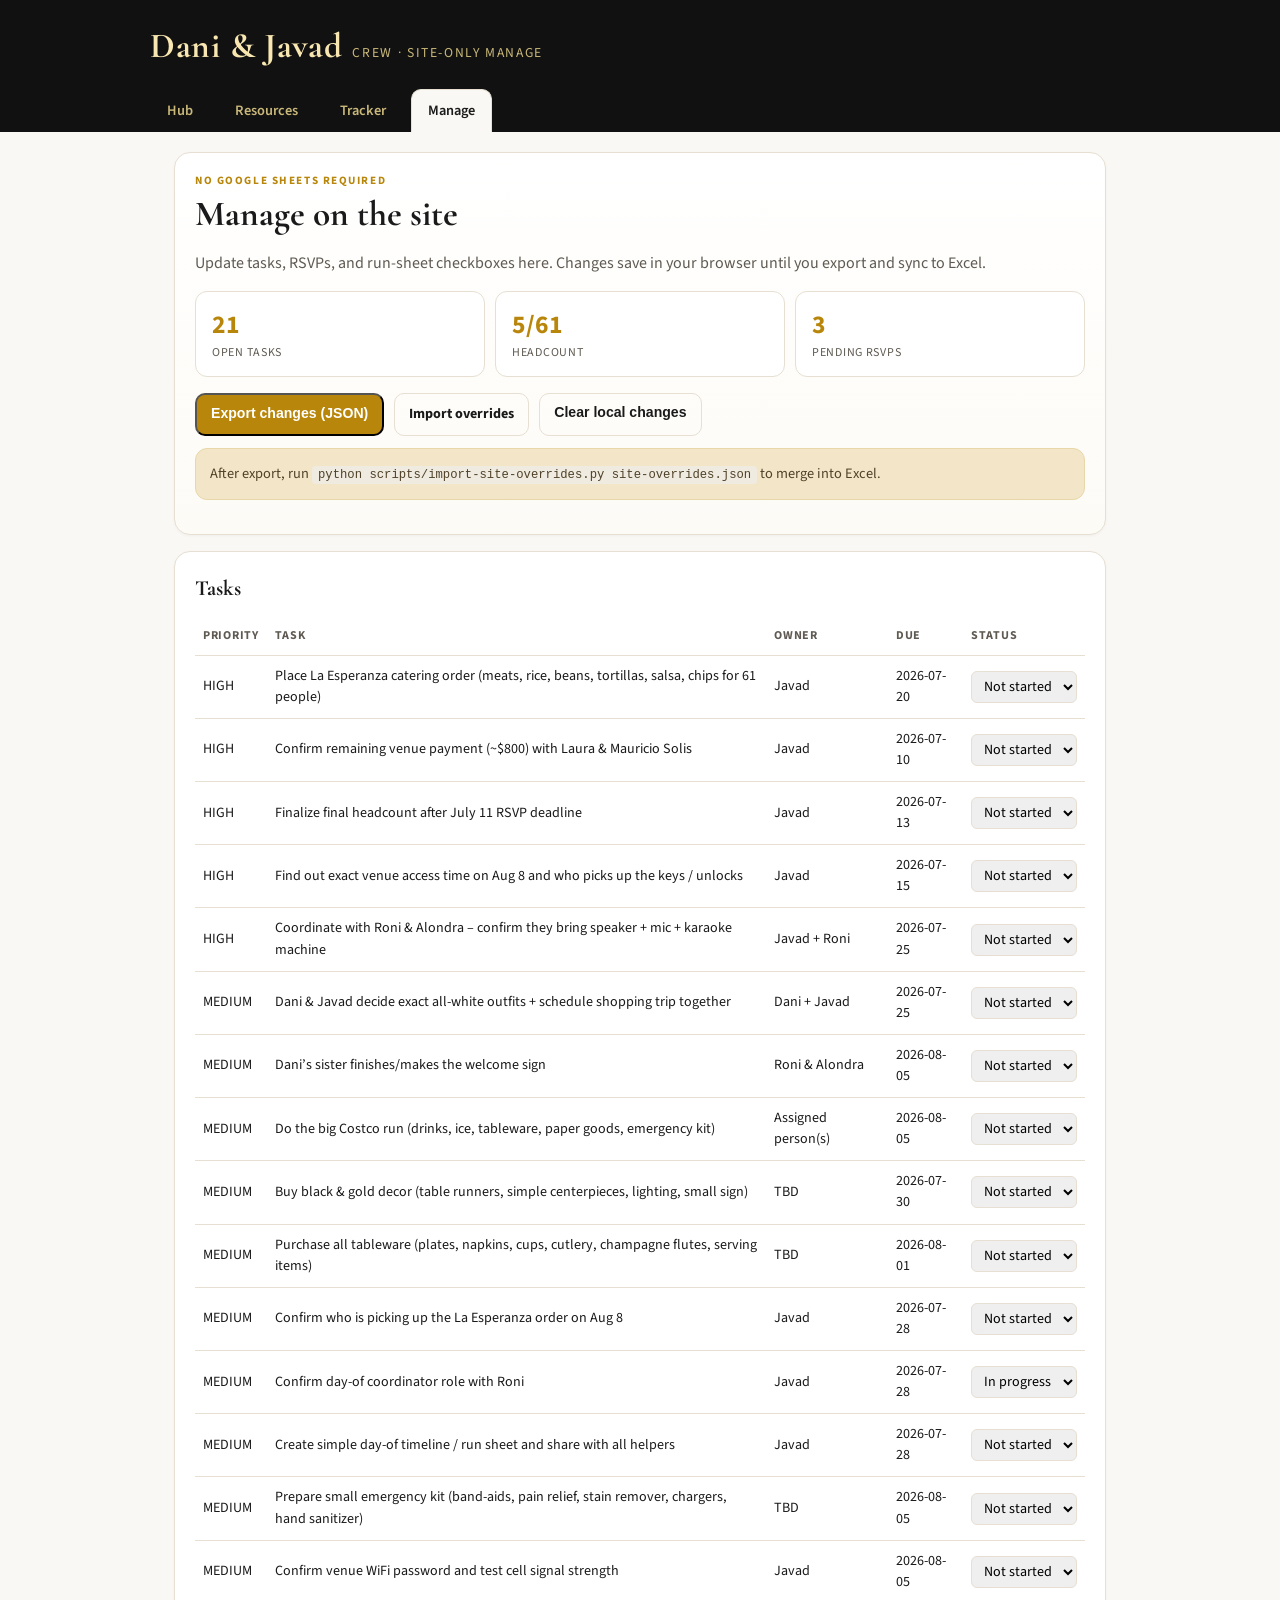
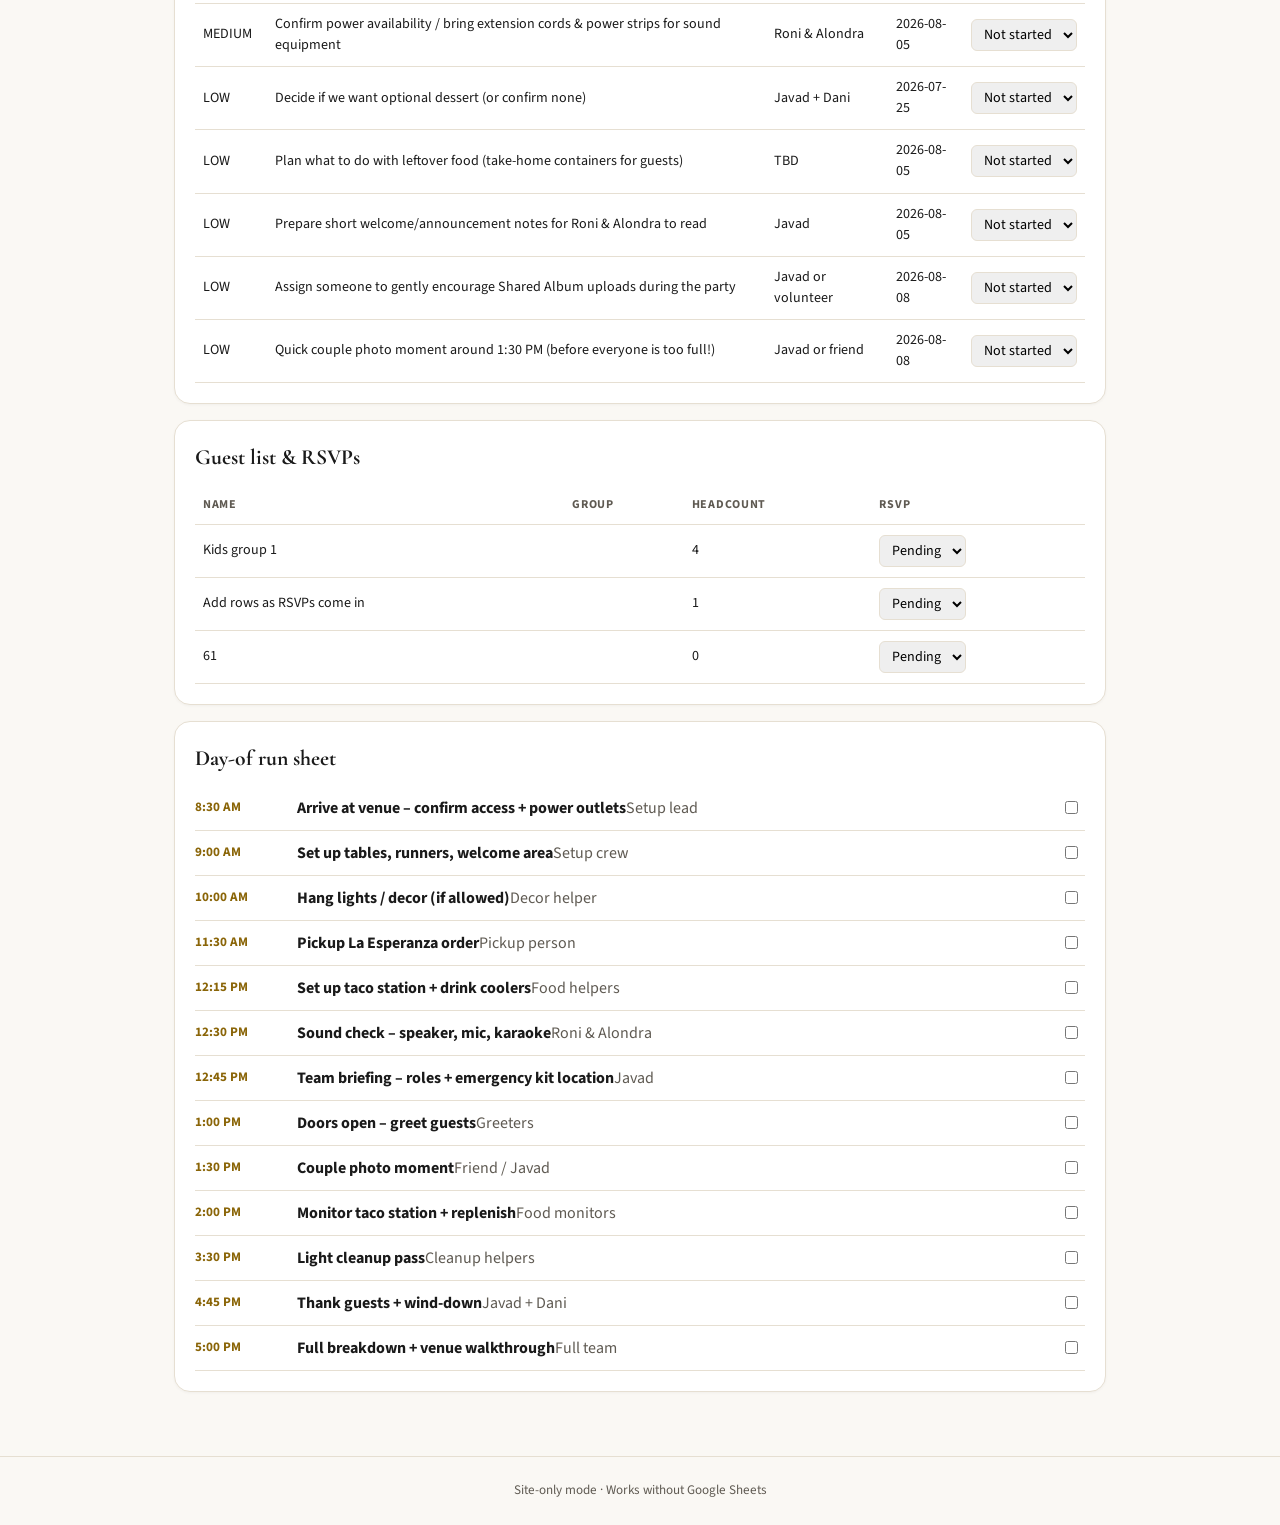
==== manage.html @ 66504386 "Update planning site 2026-06-18 14:47" ====
<!DOCTYPE html>
<html lang="en">
<head>
  <meta charset="UTF-8" />
  <meta name="viewport" content="width=device-width, initial-scale=1.0" />
  <meta name="robots" content="noindex" />
  <title>Dani &amp; Javad — Manage (Site-Only Mode)</title>
  <link href="https://fonts.googleapis.com/css2?family=Cormorant+Garamond:wght@600;700&family=Source+Sans+3:wght@400;600;700&display=swap" rel="stylesheet" />
  <link rel="stylesheet" href="styles.css" />
</head>
<body>
  <header class="site-header">
    <div class="site-header-inner">
      <div class="brand"><h1>Dani &amp; Javad</h1><span>Crew · Site-Only Manage</span></div>
      <nav class="tabs" aria-label="Planning sections">
        <a class="tab" href="index.html">Hub</a>
        <a class="tab" href="resources.html">Resources</a>
        <a class="tab" href="tracker.html">Tracker</a>
        <span class="tab active" aria-current="page">Manage</span>
      </nav>
    </div>
  </header>
  <main>
    <section class="panel hero-panel">
      <div class="label">No Google Sheets required</div>
      <h2 class="page-title">Manage on the site</h2>
      <p class="muted" id="manage-note">Update tasks, RSVPs, and run-sheet checkboxes here. Changes save in your browser until you export and sync to Excel.</p>
      <div class="stats">
        <div class="stat"><div class="num" id="stat-open">—</div><div class="lbl">Open tasks</div></div>
        <div class="stat"><div class="num" id="stat-guests">—</div><div class="lbl">Headcount</div></div>
        <div class="stat"><div class="num" id="stat-rsvp">—</div><div class="lbl">Pending RSVPs</div></div>
      </div>
      <div class="hero-actions">
        <button type="button" class="btn" id="export-overrides">Export changes (JSON)</button>
        <label class="btn btn-outline file-btn">Import overrides<input type="file" id="import-overrides-file" accept="application/json" hidden /></label>
        <button type="button" class="btn btn-outline" id="clear-overrides">Clear local changes</button>
      </div>
      <p class="note" style="margin-top:12px;">After export, run <code>python scripts/import-site-overrides.py site-overrides.json</code> to merge into Excel.</p>
    </section>

    <section class="panel">
      <h3 class="section-title">Tasks</h3>
      <div class="table-wrap">
        <table class="data-table">
          <thead><tr><th>Priority</th><th>Task</th><th>Owner</th><th>Due</th><th>Status</th></tr></thead>
          <tbody id="task-table-body"></tbody>
        </table>
      </div>
    </section>

    <section class="panel">
      <h3 class="section-title">Guest list &amp; RSVPs</h3>
      <div class="table-wrap">
        <table class="data-table">
          <thead><tr><th>Name</th><th>Group</th><th>Headcount</th><th>RSVP</th></tr></thead>
          <tbody id="guest-table-body"></tbody>
        </table>
      </div>
    </section>

    <section class="panel">
      <h3 class="section-title">Day-of run sheet</h3>
      <ul class="run-list manage-run" id="manage-run-sheet"></ul>
    </section>
  </main>
  <footer class="site-footer">Site-only mode · Works without Google Sheets</footer>
  <script src="config.js"></script>
  <script src="js/offline-store.js"></script>
  <script src="js/site-core.js"></script>
  <script src="js/manage.js"></script>
</body>
</html>
---- styles.css ----
:root {
  --ink: #1a1a1a;
  --gold: #b8860b;
  --gold-soft: #f3e6c8;
  --gold-deep: #8a6508;
  --muted: #5f5a52;
  --line: #e6dfd2;
  --white: #fff;
  --high: #fce4d6;
  --bg: #faf8f4;
  --header-bg: #111;
  --header-text: #f8e7b0;
}

* { box-sizing: border-box; }

html, body {
  margin: 0;
  padding: 0;
  background: var(--bg);
  font-family: "Source Sans 3", Arial, sans-serif;
  color: var(--ink);
  line-height: 1.5;
}

a { color: inherit; text-decoration: none; }
a:focus-visible { outline: 2px solid var(--gold); outline-offset: 2px; }

.site-header {
  background: var(--header-bg);
  color: var(--header-text);
  padding: 20px 24px 0;
}

.site-header-inner {
  max-width: 980px;
  margin: 0 auto;
}

.brand {
  display: flex;
  align-items: baseline;
  gap: 10px;
  flex-wrap: wrap;
  margin-bottom: 16px;
}

.brand h1 {
  margin: 0;
  font-family: "Cormorant Garamond", Georgia, serif;
  font-size: clamp(1.6rem, 4vw, 2.2rem);
  font-weight: 700;
  letter-spacing: 0.02em;
}

.brand span {
  font-size: 0.85rem;
  color: #c9b87a;
  letter-spacing: 0.12em;
  text-transform: uppercase;
}

.tabs {
  display: flex;
  gap: 8px;
  flex-wrap: wrap;
  padding-bottom: 0;
}

.tab {
  padding: 10px 16px;
  border-radius: 10px 10px 0 0;
  border: 1px solid transparent;
  background: transparent;
  font-size: 0.9rem;
  font-weight: 600;
  color: #c9b87a;
  transition: background 0.15s, color 0.15s;
}

.tab:hover { color: var(--header-text); background: rgba(255,255,255,0.06); }

.tab.active {
  background: var(--bg);
  color: var(--ink);
  border-color: var(--line);
  border-bottom-color: var(--bg);
}

main {
  max-width: 980px;
  margin: 0 auto;
  padding: 20px 24px 40px;
}

.panel {
  border: 1px solid var(--line);
  border-radius: 16px;
  background: var(--white);
  padding: 20px;
  margin-bottom: 16px;
  box-shadow: 0 1px 3px rgba(0,0,0,0.04);
}

.label {
  font-size: 0.7rem;
  letter-spacing: 0.14em;
  text-transform: uppercase;
  color: var(--gold);
  font-weight: 700;
}

h2.page-title {
  margin: 4px 0 8px;
  font-family: "Cormorant Garamond", Georgia, serif;
  font-size: clamp(1.6rem, 3.5vw, 2.2rem);
  line-height: 1.15;
}

h2, h3.section-title {
  margin: 0 0 12px;
  font-family: "Cormorant Garamond", Georgia, serif;
  font-size: 1.35rem;
}

.muted { color: var(--muted); }

.stats {
  display: grid;
  grid-template-columns: repeat(auto-fit, minmax(140px, 1fr));
  gap: 10px;
  margin-top: 16px;
}

.stat {
  border: 1px solid var(--line);
  border-radius: 12px;
  padding: 14px 16px;
  background: #fff;
}

.stat .num {
  font-size: 1.6rem;
  font-weight: 700;
  color: var(--gold);
}

.stat .lbl {
  font-size: 0.75rem;
  color: var(--muted);
  text-transform: uppercase;
  letter-spacing: 0.06em;
}

.grid {
  display: grid;
  grid-template-columns: 1.15fr 0.85fr;
  gap: 16px;
}

@media (max-width: 820px) {
  .grid { grid-template-columns: 1fr; }
}

.row {
  display: grid;
  grid-template-columns: 118px 1fr;
  gap: 8px;
  padding: 8px 0;
  border-bottom: 1px solid var(--line);
}

.row:last-child { border-bottom: 0; }
.row dt { font-weight: 700; color: var(--muted); font-size: 0.88rem; margin: 0; }
.row dd { margin: 0; font-size: 0.94rem; }

.deadline {
  display: grid;
  grid-template-columns: 96px 1fr;
  gap: 8px;
  padding: 10px 12px;
  border-radius: 10px;
  background: var(--high);
  border: 1px solid #f2d4bf;
  margin-top: 8px;
}

.deadline time { font-weight: 700; color: #9a4f1f; font-size: 0.84rem; }
.deadline p { margin: 0; font-size: 0.9rem; }

.action {
  display: flex;
  justify-content: space-between;
  gap: 10px;
  padding: 14px;
  border: 1px solid var(--line);
  border-radius: 12px;
  background: #fcfaf6;
  margin-bottom: 8px;
  transition: border-color 0.15s;
}

.action:hover { border-color: #d8c38f; }
.action strong { display: block; font-size: 0.95rem; }
.action span { color: var(--muted); font-size: 0.86rem; }

.role-card {
  padding: 12px 14px;
  border-radius: 10px;
  background: var(--gold-soft);
  border: 1px solid #e8d7a8;
  margin-bottom: 8px;
}

.role-card span { color: var(--muted); font-size: 0.88rem; }

.journey {
  display: grid;
  grid-template-columns: repeat(4, 1fr);
  gap: 10px;
  margin-top: 16px;
}

@media (max-width: 640px) {
  .journey { grid-template-columns: 1fr 1fr; }
}

.step {
  text-align: center;
  padding: 12px 8px;
  border: 1px solid var(--line);
  border-radius: 10px;
  background: #fff;
}

.step .n {
  width: 28px;
  height: 28px;
  margin: 0 auto 6px;
  border-radius: 50%;
  background: #111;
  color: #f8e7b0;
  display: flex;
  align-items: center;
  justify-content: center;
  font-weight: 700;
  font-size: 0.82rem;
}

.step strong { display: block; font-size: 0.86rem; }
.step span { color: var(--muted); font-size: 0.76rem; }

.connect {
  margin-top: 16px;
  padding: 14px;
  border-radius: 12px;
  background: var(--gold-soft);
  border: 1px solid #e8d7a8;
  font-size: 0.9rem;
  color: #4f4228;
}

.pill {
  display: inline-flex;
  margin-top: 12px;
  padding: 10px 16px;
  border-radius: 999px;
  border: 1px solid var(--line);
  background: #fff;
  font-weight: 600;
  font-size: 0.9rem;
}

.btn {
  display: inline-flex;
  padding: 10px 14px;
  border-radius: 10px;
  background: var(--gold);
  color: #fff;
  font-weight: 700;
  font-size: 0.88rem;
  transition: background 0.15s;
}

.btn:hover { background: var(--gold-deep); }

.btn-dark {
  background: #111;
  color: #f8e7b0;
}

.btn-dark:hover { background: #333; }

.jump {
  display: flex;
  gap: 8px;
  flex-wrap: wrap;
  margin-top: 14px;
}

.jump a {
  padding: 8px 12px;
  border-radius: 9px;
  background: #111;
  color: #f8e7b0;
  font-size: 0.82rem;
  font-weight: 600;
}

.grid2 {
  display: grid;
  grid-template-columns: 1fr 1fr;
  gap: 16px;
}

@media (max-width: 720px) {
  .grid2 { grid-template-columns: 1fr; }
}

.info {
  padding: 8px 0;
  border-bottom: 1px solid var(--line);
  font-size: 0.92rem;
}

.info:last-child { border-bottom: 0; }
.info strong { color: var(--muted); display: inline-block; min-width: 108px; }

.contact {
  display: grid;
  grid-template-columns: 76px 1fr;
  gap: 12px;
  padding: 14px;
  border: 1px solid var(--line);
  border-radius: 14px;
  background: #fcfaf6;
  margin-bottom: 10px;
}

.contact.full { grid-template-columns: 1fr; }

.avatar {
  width: 76px;
  height: 76px;
  border-radius: 12px;
  object-fit: cover;
  border: 2px solid #e8d7a8;
}

.contact h3 { margin: 0 0 4px; font-size: 1rem; }

.role-label {
  color: var(--gold);
  font-weight: 700;
  font-size: 0.82rem;
  margin-bottom: 4px;
}

.tel {
  display: inline-flex;
  padding: 8px 12px;
  border-radius: 9px;
  background: #111;
  color: #fff;
  font-weight: 700;
  font-size: 0.84rem;
  margin-top: 6px;
}

.tiles {
  display: grid;
  grid-template-columns: repeat(auto-fit, minmax(200px, 1fr));
  gap: 12px;
}

.tile {
  border: 1px solid var(--line);
  border-radius: 14px;
  padding: 16px;
  background: #fff;
}

.tile h3 { margin: 0 0 6px; font-size: 0.95rem; }
.tile p { margin: 0 0 10px; color: var(--muted); font-size: 0.86rem; }

.tag {
  display: inline-block;
  padding: 4px 10px;
  border-radius: 999px;
  background: var(--gold-soft);
  font-size: 0.74rem;
  font-weight: 700;
  color: #7a5d00;
}

.tag.soon { background: #eee; color: #666; }

.doc {
  display: flex;
  justify-content: space-between;
  align-items: center;
  gap: 10px;
  flex-wrap: wrap;
  padding: 14px;
  border: 1px dashed #d8c38f;
  border-radius: 12px;
  background: #fffdf7;
  margin-bottom: 10px;
}

.note {
  padding: 14px;
  border-radius: 12px;
  background: var(--gold-soft);
  border: 1px solid #e8d7a8;
  color: #4f4228;
  font-size: 0.9rem;
}

.site-footer {
  text-align: center;
  color: var(--muted);
  font-size: 0.82rem;
  padding: 24px;
  border-top: 1px solid var(--line);
  margin-top: 8px;
}

.hero-panel { background: linear-gradient(180deg, #fff 0%, #fdfbf6 100%); }

.sync-note {
  font-size: 0.8rem;
  color: var(--muted);
  margin: 10px 0 0;
}

.progress-track {
  height: 6px;
  background: var(--line);
  border-radius: 999px;
  margin-top: 14px;
  overflow: hidden;
}

.progress-fill {
  height: 100%;
  background: linear-gradient(90deg, var(--gold), #d4a82a);
  border-radius: 999px;
  transition: width 0.4s ease;
}

.hero-actions {
  display: flex;
  gap: 10px;
  flex-wrap: wrap;
  margin-top: 16px;
}

.btn-outline {
  background: transparent;
  color: var(--ink);
  border: 1px solid var(--line);
}

.btn-outline:hover { background: #fcfaf6; }

.task-list {
  list-style: none;
  margin: 0;
  padding: 0;
}

.task-item {
  display: flex;
  justify-content: space-between;
  align-items: flex-start;
  gap: 12px;
  padding: 12px 0;
  border-bottom: 1px solid var(--line);
}

.task-item:last-child { border-bottom: 0; }

.task-list.compact .task-item { padding: 10px 0; }

.task-main { flex: 1; }

.task-main strong {
  display: block;
  font-size: 0.92rem;
  margin: 2px 0 4px;
}

.task-priority {
  font-size: 0.68rem;
  font-weight: 700;
  letter-spacing: 0.08em;
  text-transform: uppercase;
  color: var(--gold);
}

.task-meta {
  font-size: 0.8rem;
  color: var(--muted);
}

.task-status {
  font-size: 0.78rem;
  font-weight: 700;
  padding: 4px 8px;
  border-radius: 999px;
  background: #eee;
  white-space: nowrap;
}

.status-done .task-status { background: #e6f4ea; color: #1e6b3a; }
.status-progress .task-status { background: var(--gold-soft); color: #7a5d00; }
.status-open .task-status { background: #f5f5f5; color: #666; }

.agenda-list, .run-list {
  list-style: none;
  margin: 0;
  padding: 0;
}

.agenda-item, .run-item {
  display: grid;
  grid-template-columns: 110px 1fr;
  gap: 12px;
  padding: 10px 0;
  border-bottom: 1px solid var(--line);
  align-items: start;
}

.agenda-item time, .run-item time {
  font-weight: 700;
  font-size: 0.82rem;
  color: var(--gold-deep);
}

.run-item {
  grid-template-columns: 90px 1fr 24px;
}

.run-item.done { opacity: 0.55; }
.run-item .check { font-weight: 700; color: var(--gold); }

.budget-summary { display: grid; gap: 10px; }

.budget-row {
  display: flex;
  justify-content: space-between;
  padding: 10px 12px;
  border: 1px solid var(--line);
  border-radius: 10px;
  background: #fcfaf6;
}

.share-panel { background: var(--gold-soft); border-color: #e8d7a8; }

.share-box {
  display: flex;
  gap: 10px;
  flex-wrap: wrap;
  margin-top: 12px;
}

.share-box input {
  flex: 1;
  min-width: 200px;
  padding: 10px 12px;
  border: 1px solid var(--line);
  border-radius: 10px;
  font-size: 0.9rem;
  background: #fff;
}

code {
  font-size: 0.85em;
  background: #f0ebe0;
  padding: 2px 6px;
  border-radius: 4px;
}

.mode-banner {
  max-width: 980px;
  margin: 12px auto 0;
  padding: 10px 16px;
  border-radius: 10px;
  font-size: 0.88rem;
}

.mode-banner.site-first { background: #e8f4ea; border: 1px solid #b8dfc4; color: #1e5a32; }
.mode-banner.offline { background: #fff3e0; border: 1px solid #f0d4a8; color: #7a4f00; }

.hero-visual {
  background: linear-gradient(135deg, #1a1a1a 0%, #2a2418 50%, #1a1a1a 100%);
  color: #f8f0d8;
  border-color: #3d3520;
}

.hero-visual .page-title,
.hero-visual .label { color: #f8e7b0; }
.hero-visual .muted { color: #c9b87a; }
.hero-visual .pill { background: rgba(255,255,255,0.1); border-color: #5a4f30; color: #fff; }
.hero-visual .stat { background: rgba(255,255,255,0.06); border-color: #4a4030; }
.hero-visual .stat .num { color: #f8e7b0; }
.hero-visual .stat .lbl { color: #a89870; }

.btn-lg { padding: 14px 22px; font-size: 1rem; }

.skip-link {
  position: absolute;
  left: -9999px;
  top: 0;
  z-index: 100;
  padding: 8px 16px;
  background: #111;
  color: #f8e7b0;
}

.skip-link:focus { left: 8px; top: 8px; }

.faq-list { display: grid; gap: 8px; }
.faq-item { border: 1px solid var(--line); border-radius: 10px; padding: 12px 14px; background: #fcfaf6; }
.faq-item summary { font-weight: 700; cursor: pointer; }
.faq-item p { margin: 8px 0 0; color: var(--muted); }

.rsvp-form { display: grid; gap: 14px; max-width: 480px; }
.rsvp-form label { display: grid; gap: 6px; font-weight: 600; font-size: 0.9rem; }
.rsvp-form input, .rsvp-form textarea, .rsvp-form select {
  padding: 10px 12px;
  border: 1px solid var(--line);
  border-radius: 10px;
  font: inherit;
}
.rsvp-form fieldset { border: 1px solid var(--line); border-radius: 10px; padding: 12px; }
.rsvp-form legend { font-weight: 700; padding: 0 4px; }

.success-panel { margin-top: 16px; }

.table-wrap { overflow-x: auto; }
.data-table { width: 100%; border-collapse: collapse; font-size: 0.88rem; }
.data-table th, .data-table td { padding: 10px 8px; border-bottom: 1px solid var(--line); text-align: left; }
.data-table th { font-size: 0.75rem; text-transform: uppercase; letter-spacing: 0.06em; color: var(--muted); }
.data-table select { font: inherit; padding: 4px 8px; border-radius: 6px; border: 1px solid var(--line); }

.manage-run .run-item { grid-template-columns: 90px 1fr 28px; align-items: center; }
.file-btn { cursor: pointer; display: inline-flex; align-items: center; }

button:focus-visible, input:focus-visible, select:focus-visible, textarea:focus-visible, summary:focus-visible {
  outline: 2px solid var(--gold);
  outline-offset: 2px;
}

.optional-link { opacity: 0.85; }

@media print {
  .no-print, .site-header, .hero-actions, .mode-banner { display: none !important; }
  .panel { break-inside: avoid; box-shadow: none; }
  body { background: #fff; }
}
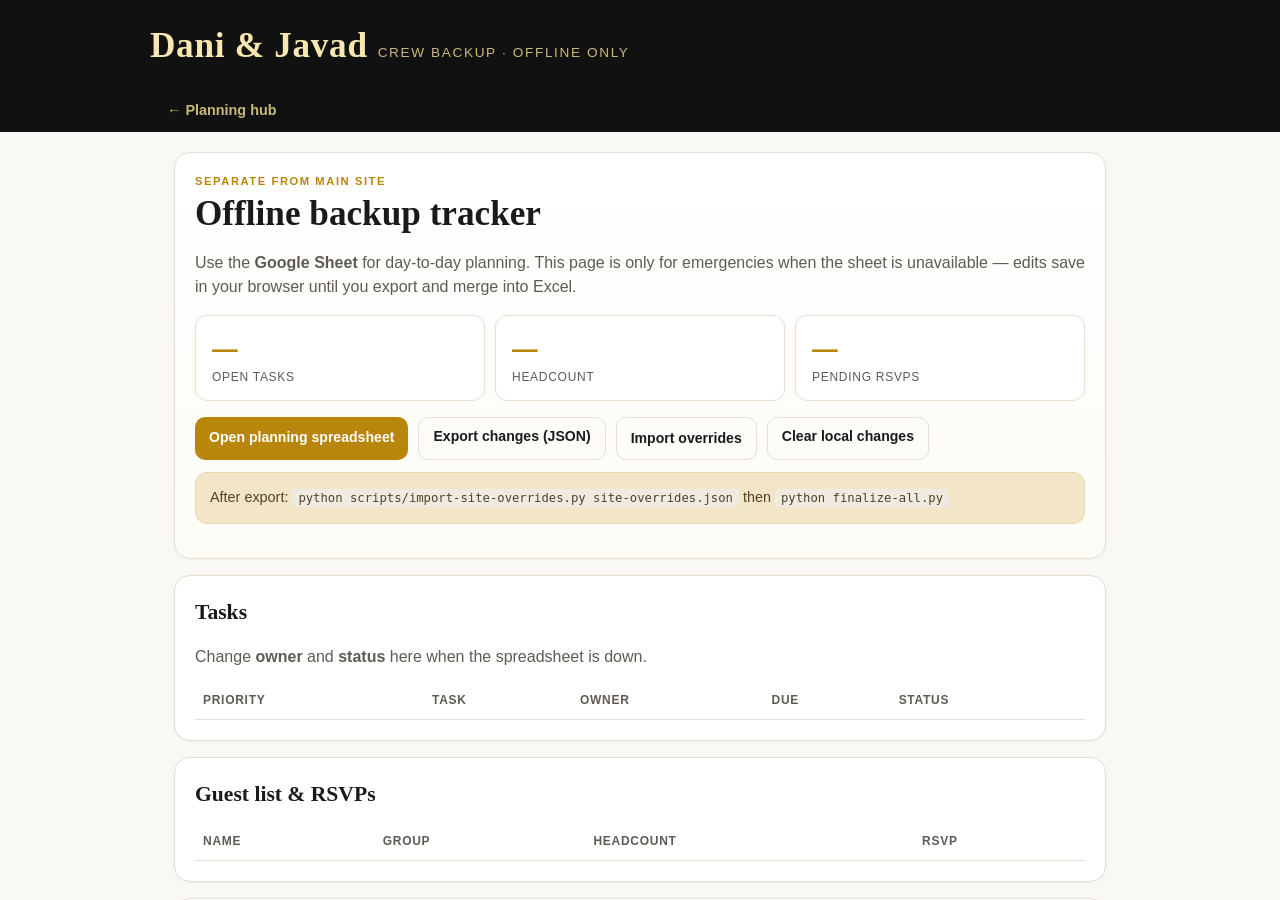
==== commit 1b5a5970: "Update planning site 2026-06-18 14:56" ====
--- a/manage.html
+++ b/manage.html
@@ -2,71 +2,12 @@
 <html lang="en">
 <head>
   <meta charset="UTF-8" />
-  <meta name="viewport" content="width=device-width, initial-scale=1.0" />
+  <meta http-equiv="refresh" content="0; url=crew-backup.html" />
   <meta name="robots" content="noindex" />
-  <title>Dani &amp; Javad — Manage (Site-Only Mode)</title>
-  <link href="https://fonts.googleapis.com/css2?family=Cormorant+Garamond:wght@600;700&family=Source+Sans+3:wght@400;600;700&display=swap" rel="stylesheet" />
-  <link rel="stylesheet" href="styles.css" />
+  <title>Redirecting…</title>
+  <link rel="canonical" href="crew-backup.html" />
 </head>
 <body>
-  <header class="site-header">
-    <div class="site-header-inner">
-      <div class="brand"><h1>Dani &amp; Javad</h1><span>Crew · Site-Only Manage</span></div>
-      <nav class="tabs" aria-label="Planning sections">
-        <a class="tab" href="index.html">Hub</a>
-        <a class="tab" href="resources.html">Resources</a>
-        <a class="tab" href="tracker.html">Tracker</a>
-        <span class="tab active" aria-current="page">Manage</span>
-      </nav>
-    </div>
-  </header>
-  <main>
-    <section class="panel hero-panel">
-      <div class="label">No Google Sheets required</div>
-      <h2 class="page-title">Manage on the site</h2>
-      <p class="muted" id="manage-note">Update tasks, RSVPs, and run-sheet checkboxes here. Changes save in your browser until you export and sync to Excel.</p>
-      <div class="stats">
-        <div class="stat"><div class="num" id="stat-open">—</div><div class="lbl">Open tasks</div></div>
-        <div class="stat"><div class="num" id="stat-guests">—</div><div class="lbl">Headcount</div></div>
-        <div class="stat"><div class="num" id="stat-rsvp">—</div><div class="lbl">Pending RSVPs</div></div>
-      </div>
-      <div class="hero-actions">
-        <button type="button" class="btn" id="export-overrides">Export changes (JSON)</button>
-        <label class="btn btn-outline file-btn">Import overrides<input type="file" id="import-overrides-file" accept="application/json" hidden /></label>
-        <button type="button" class="btn btn-outline" id="clear-overrides">Clear local changes</button>
-      </div>
-      <p class="note" style="margin-top:12px;">After export, run <code>python scripts/import-site-overrides.py site-overrides.json</code> to merge into Excel.</p>
-    </section>
-
-    <section class="panel">
-      <h3 class="section-title">Tasks</h3>
-      <div class="table-wrap">
-        <table class="data-table">
-          <thead><tr><th>Priority</th><th>Task</th><th>Owner</th><th>Due</th><th>Status</th></tr></thead>
-          <tbody id="task-table-body"></tbody>
-        </table>
-      </div>
-    </section>
-
-    <section class="panel">
-      <h3 class="section-title">Guest list &amp; RSVPs</h3>
-      <div class="table-wrap">
-        <table class="data-table">
-          <thead><tr><th>Name</th><th>Group</th><th>Headcount</th><th>RSVP</th></tr></thead>
-          <tbody id="guest-table-body"></tbody>
-        </table>
-      </div>
-    </section>
-
-    <section class="panel">
-      <h3 class="section-title">Day-of run sheet</h3>
-      <ul class="run-list manage-run" id="manage-run-sheet"></ul>
-    </section>
-  </main>
-  <footer class="site-footer">Site-only mode · Works without Google Sheets</footer>
-  <script src="config.js"></script>
-  <script src="js/offline-store.js"></script>
-  <script src="js/site-core.js"></script>
-  <script src="js/manage.js"></script>
+  <p>Moved to <a href="crew-backup.html">crew backup tracker</a>.</p>
 </body>
 </html>
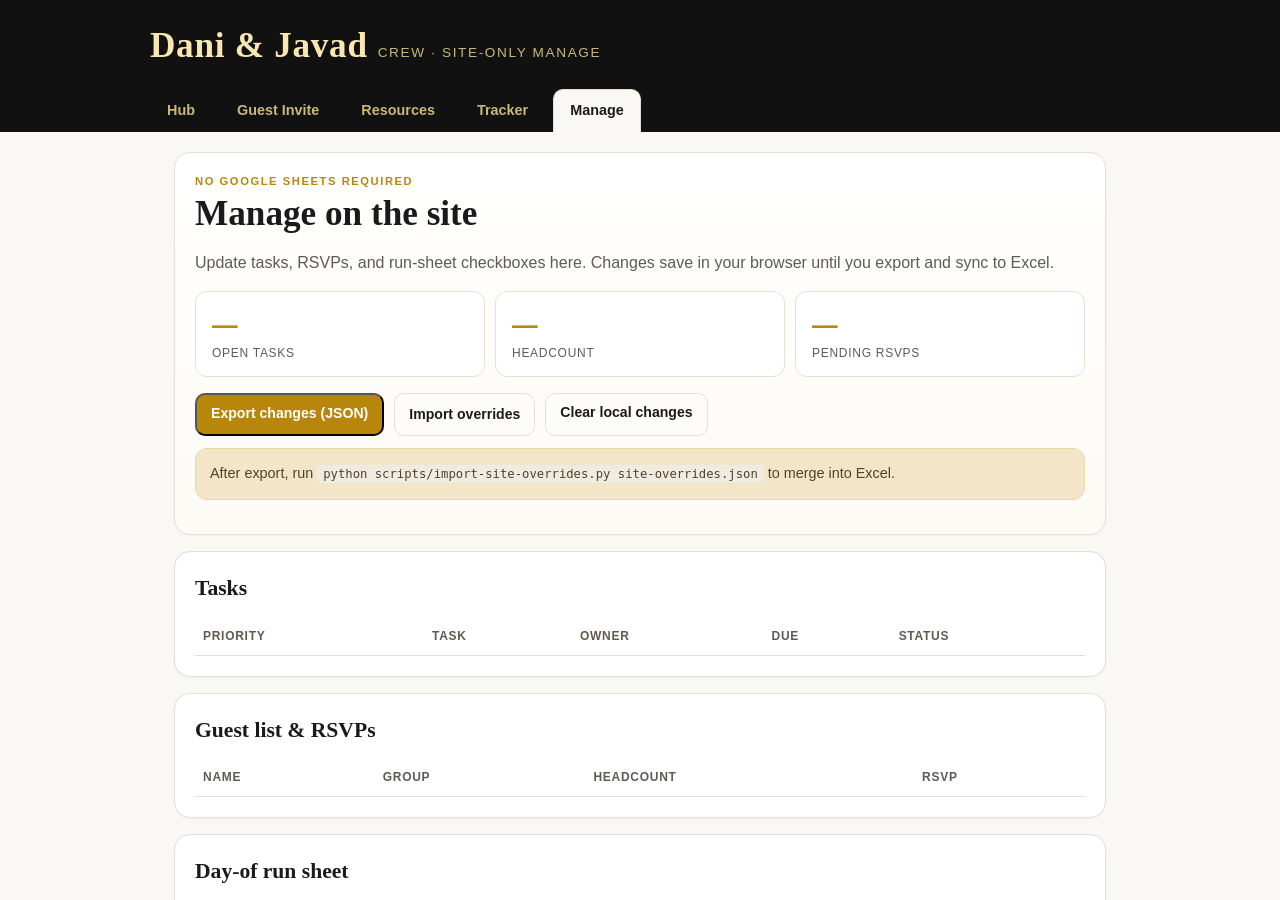
==== commit cb4f002d: "Update planning site 2026-06-18 15:08" ====
--- a/manage.html
+++ b/manage.html
@@ -2,12 +2,10 @@
 <html lang="en">
 <head>
   <meta charset="UTF-8" />
-  <meta http-equiv="refresh" content="0; url=crew-backup.html" />
-  <meta name="robots" content="noindex" />
+  <meta http-equiv="refresh" content="0;url=crew/manage.html" />
   <title>Redirecting…</title>
-  <link rel="canonical" href="crew-backup.html" />
 </head>
 <body>
-  <p>Moved to <a href="crew-backup.html">crew backup tracker</a>.</p>
+  <p><a href="crew/manage.html">Continue to Manage</a></p>
 </body>
 </html>
